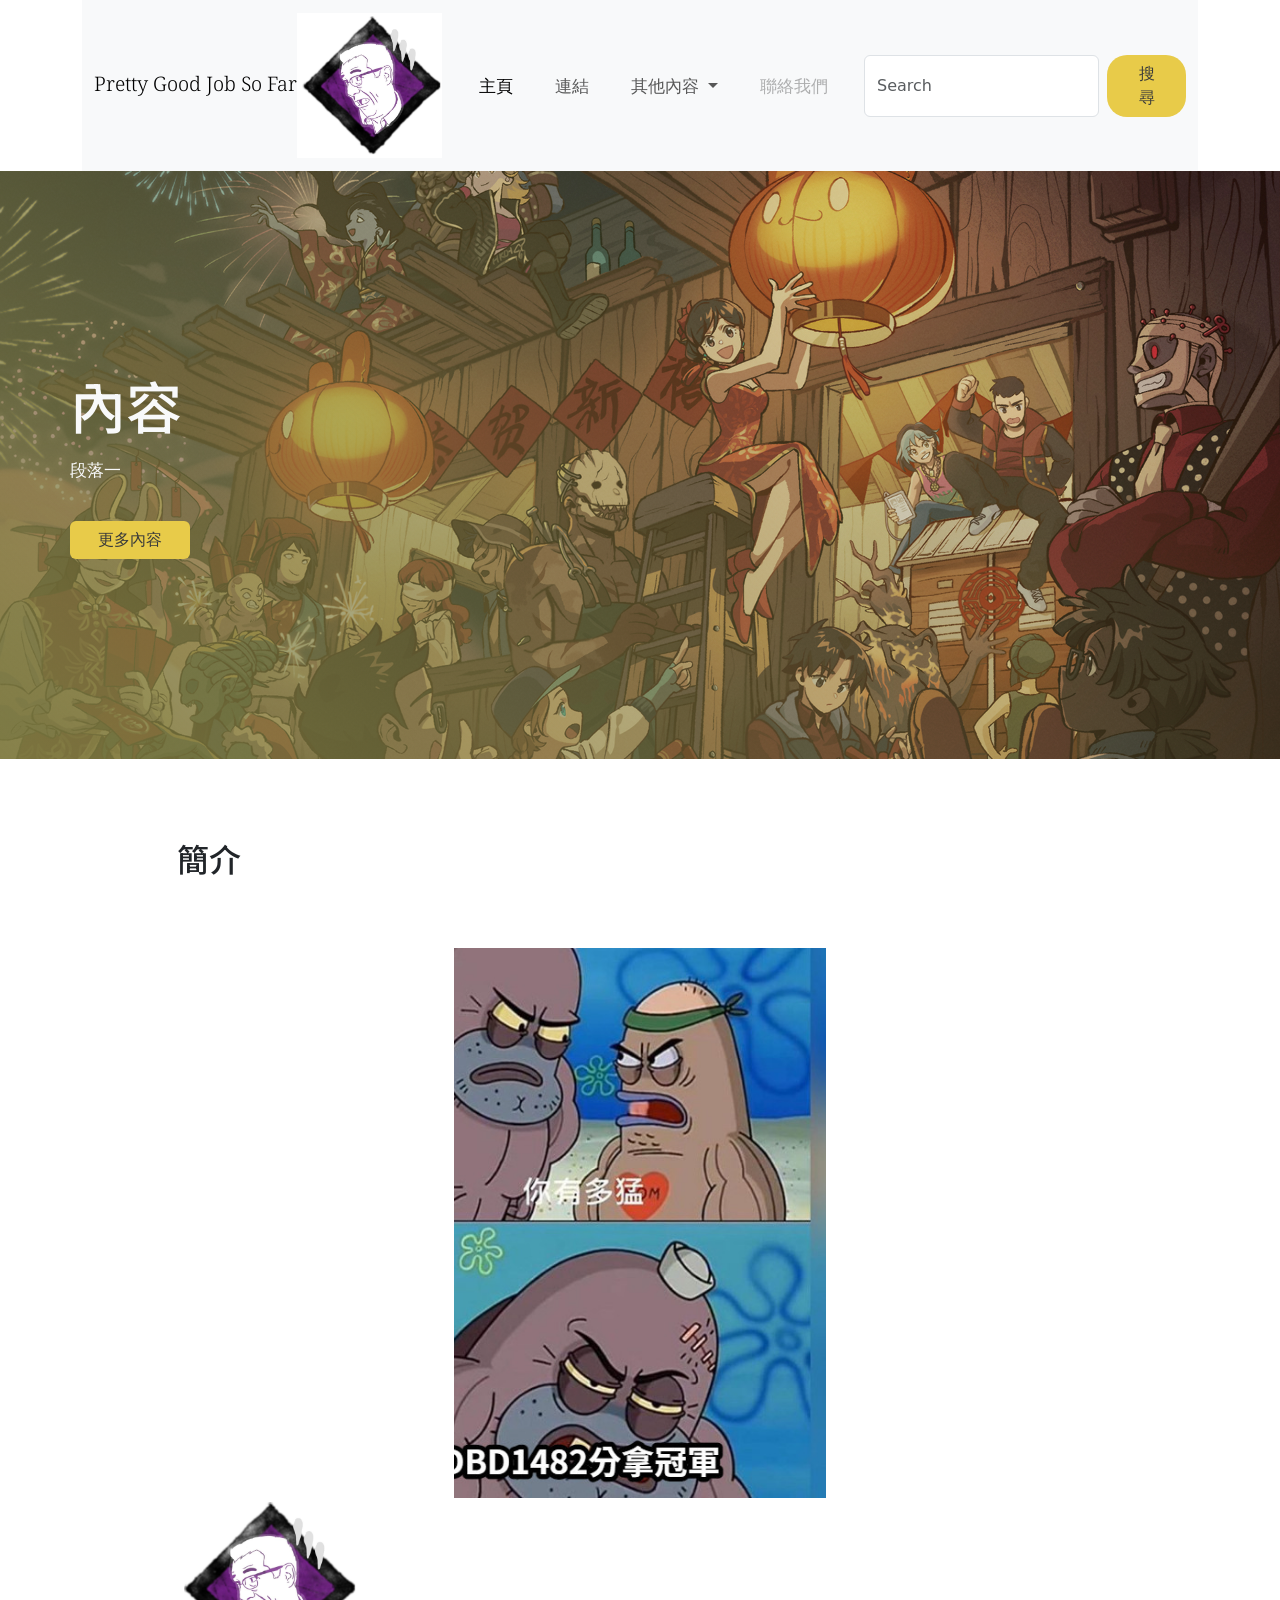
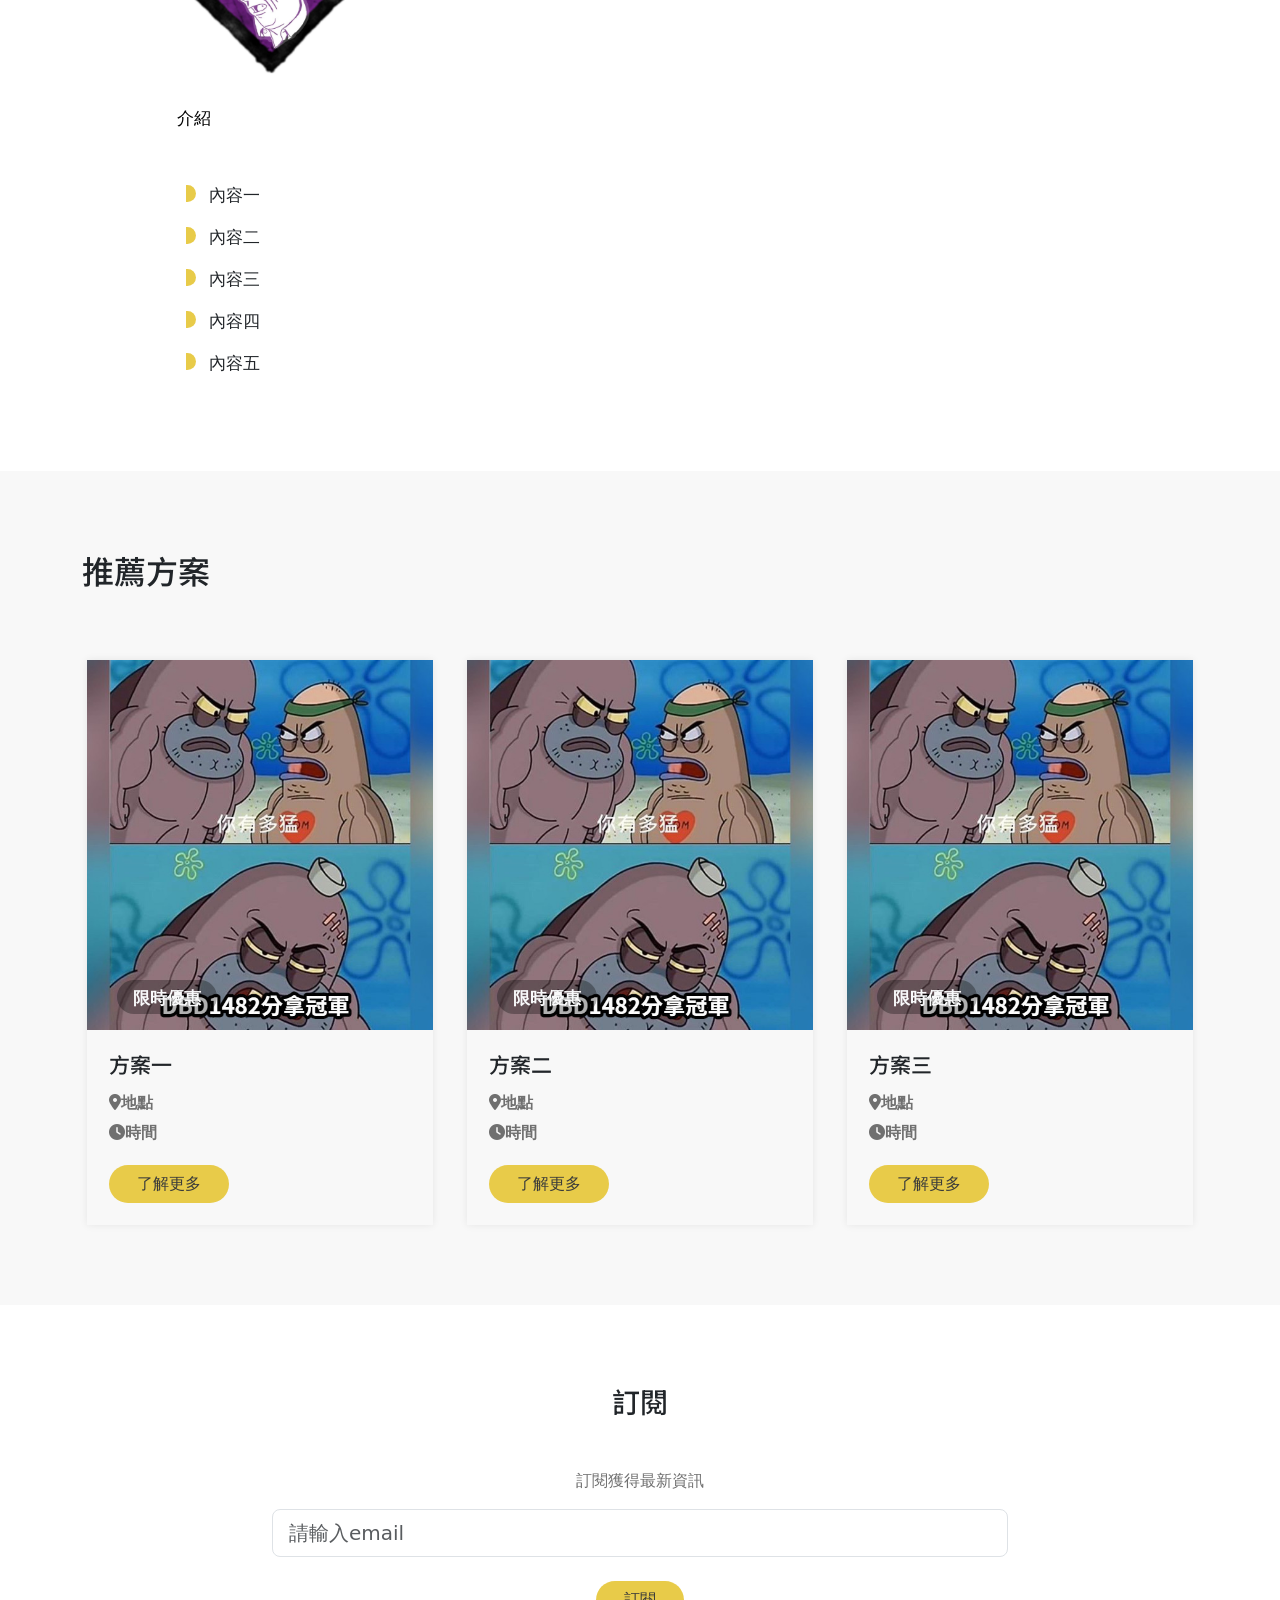
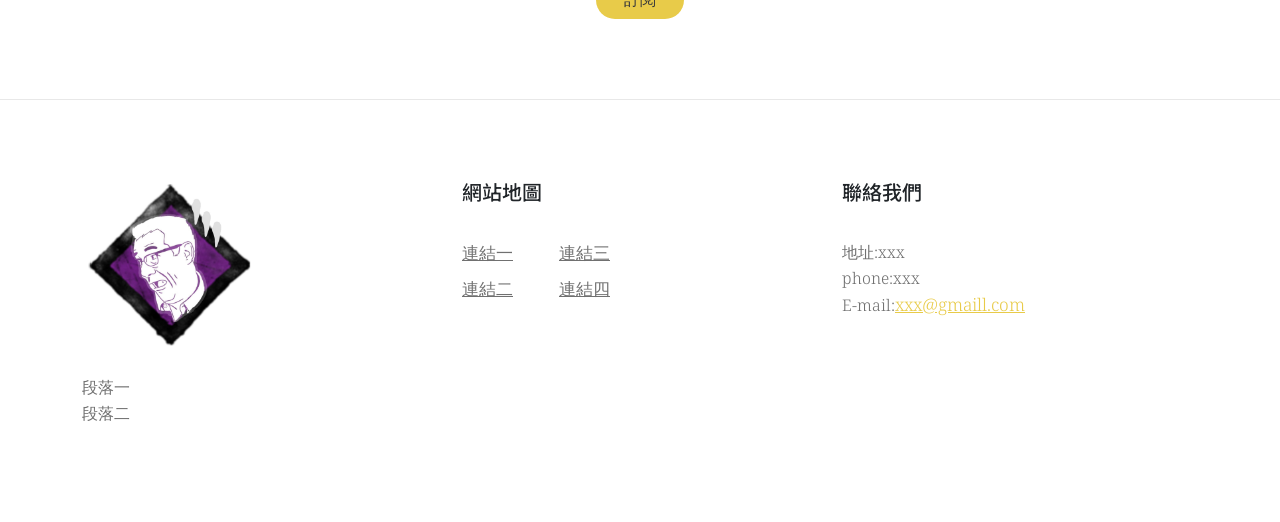
==== index.html @ e703f4b2 "Add files via upload" ====
<!DOCTYPE html>
<html lang="zh-Hant-TW">

<head>
    <meta charset="UTF-8">
    <meta name="keywords" content="html, css, 網頁, JS, javascript">
    <meta name="description" content="Here is my page.">
    <meta name="viewport" content="width=device-width, intiial-scale=1.0">
    <meta name="author" content="Joy">

    <!--bootstrap-->
    <link href="https://cdn.jsdelivr.net/npm/bootstrap@5.3.8/dist/css/bootstrap.min.css" rel="stylesheet"
        integrity="sha384-sRIl4kxILFvY47J16cr9ZwB07vP4J8+LH7qKQnuqkuIAvNWLzeN8tE5YBujZqJLB" crossorigin="anonymous">
    <script src="https://cdn.jsdelivr.net/npm/bootstrap@5.3.8/dist/js/bootstrap.bundle.min.js"
        integrity="sha384-FKyoEForCGlyvwx9Hj09JcYn3nv7wiPVlz7YYwJrWVcXK/BmnVDxM+D2scQbITxI"
        crossorigin="anonymous"></script>

    <!--css-->
    <link rel="stylesheet" href="css/style.css">

    <!--字型-->
    <link rel="preconnect" href="https://fonts.googleapis.com">
    <link rel="preconnect" href="https://fonts.gstatic.com" crossorigin>
    <link href="https://fonts.googleapis.com/css2?family=Noto+Sans+TC:wght@100..900&display=swap" rel="stylesheet">
    <link href="https://fonts.googleapis.com/css2?family=Noto+Serif:ital,wght@0,100..900;1,100..900&display=swap" rel="stylesheet">

    <!--iocn-->
    <link rel="stylesheet" href="https://cdnjs.cloudflare.com/ajax/libs/font-awesome/6.4.0/css/all.min.css">
    <title>home</title>
</head>

<body>
    <header>
        <div class="container">
            <nav class="navbar navbar-expand-lg bg-body-tertiary">
                <div class="container-fluid">
                    <a class="navbar-brand" href="#">Pretty Good Job So Far<img
                            src="img/2cce82e98a6f509898864ee1d4a87651.jpg" alt="logo" width="145"></a>
                    <button class="navbar-toggler" type="button" data-bs-toggle="collapse"
                        data-bs-target="#navbarSupportedContent" aria-controls="navbarSupportedContent"
                        aria-expanded="false" aria-label="Toggle navigation">
                        <span class="navbar-toggler-icon"></span>
                    </button>
                    <div class="collapse navbar-collapse" id="navbarSupportedContent">
                        <ul class="navbar-nav me-auto mb-2 mb-lg-0">
                            <li class="nav-item">
                                <a class="nav-link active" aria-current="page" href="#">主頁</a>
                            </li>
                            <li class="nav-item">
                                <a class="nav-link" href="#">連結</a>
                            </li>
                            <li class="nav-item dropdown">
                                <a class="nav-link dropdown-toggle" href="#" role="button" data-bs-toggle="dropdown"
                                    aria-expanded="false">
                                    其他內容
                                </a>
                                <ul class="dropdown-menu">
                                    <li><a class="dropdown-item" href="#">方法一</a></li>
                                    <li><a class="dropdown-item" href="#">方法二</a></li>
                                    <li>
                                        <hr class="dropdown-divider">
                                    </li>
                                    <li><a class="dropdown-item" href="#">其他</a></li>
                                </ul>
                            </li>
                            <li class="nav-item">
                                <a class="nav-link disabled" aria-disabled="true">聯絡我們</a>
                            </li>
                        </ul>
                        <form class="d-flex" role="search">
                            <input class="form-control me-2" type="search" placeholder="Search" aria-label="搜尋" />
                            <button class="btn btn-outline-success" type="submit">搜尋</button>
                        </form>
                    </div>
                </div>
            </nav>
        </div>
    </header>

    <section id="intro"
        style="background: linear-gradient(45deg, rgb(128 127 67 / 90%), transparent) 20%, url(img/FnFqFSuXEAEeYL-.jpg) no-repeat center;background-size: cover;">
        <div class="container">
            <div class="col-12 col-md-6">
                <h1 class="display-4 text-light fw-medium">內容</h1>
                <p class="lead text-light mt-3">段落一</p>
                <a href="#" class="btn rounded-2">更多內容</a>
            </div>
        </div>
    </section>

    <section id="second">
        <div class="container">
            <div class="row justify-content-center">
                <div class="col-md-10">
                    <h3>簡介</h3>
                    <div class="row justify-content-center align-items-center">
                        <div class="col-md-5 self">
                            <img src="img/1661023247907.jpg">
                        </div>
                    </div>
                    <div class="col-md-6">
                        <img src="img/2cce82e98a6f509898864ee1d4a87651.jpg" class="d-block mb-4" alt="logo" width="180">
                        <p class="lead mb-5">介紹</p>
                        <ul>
                            <li class="mb-3">內容一</li>
                            <li class="mb-3">內容二</li>
                            <li class="mb-3">內容三</li>
                            <li class="mb-3">內容四</li>
                            <li class="mb-3">內容五</li>
                        </ul>
                    </div>
                </div>
            </div>
        </div>
    </section>

    <!--推薦方案-->
    <section id="latest">
        <div class="container">
            <div class="row text-conter">
                <h3>推薦方案</h3>
                <div class="col-md-4 text-left">
                    <div class="outer">
                        <a href="#">
                            <div class="upper">
                                <img src="img/1661023247907.jpg" alt="">
                                <div class="innertext">
                                    <span class="text-light fw-semibold">限時優惠</span>
                                </div>
                            </div>
                        </a>
                        <div class="lower">
                            <h3>方案一</h3>
                            <p><i class="fas fa-map-marker-alt me-2">地點</i></p>
                            <p><i class="fas fa-clock me-2">時間</i></p>
                            <button class="btn mt-3">了解更多</button>
                        </div>
                    </div>
                </div>
                <div class="col-md-4 text-left">
                    <div class="outer">
                        <a href="#">
                            <div class="upper">
                                <img src="img/1661023247907.jpg" alt="">
                                <div class="innertext">
                                    <span class="text-light fw-semibold">限時優惠</span>
                                </div>
                            </div>
                        </a>
                        <div class="lower">
                            <h3>方案二</h3>
                            <p><i class="fas fa-map-marker-alt me-2">地點</i></p>
                            <p><i class="fas fa-clock me-2">時間</i></p>
                            <button class="btn mt-3">了解更多</button>
                        </div>
                    </div>
                </div>
                <div class="col-md-4 text-left">
                    <div class="outer">
                        <a href="#">
                            <div class="upper">
                                <img src="img/1661023247907.jpg" alt="">
                                <div class="innertext">
                                    <span class="text-light fw-semibold">限時優惠</span>
                                </div>
                            </div>
                        </a>
                        <div class="lower">
                            <h3>方案三</h3>
                            <p><i class="fas fa-map-marker-alt me-2">地點</i></p>
                            <p><i class="fas fa-clock me-2">時間</i></p>
                            <button class="btn mt-3">了解更多</button>
                        </div>
                    </div>
                </div>
            </div>
        </div>
    </section>

    <!--email-->
    <section id="email">
        <div class="container">
            <div class="row">
                <div class="col-md-8 offset-2 text-center">
                    <h3>訂閱</h3>
                </div>
            </div>
            <div class="row">
                <div class="col-md-8 offset-2 text-center">
                    <p>訂閱獲得最新資訊</p>
                    <div class="input-group input-group-lg">
                        <input type="text" class="form-control" aria-label="Sizing example input" aria-describedby="inputGroup-sizing-lg" placeholder="請輸入email">
                    </div>
                    <a class="btn dtn-primary btn-lg mt-4" href="#" role="button">訂閱</a>
                </div>
            </div>
        </div>
    </section>

    <!--footer-->
    <footer>
        <div class="container">
            <div class="row">
                <div class="col-md-4">
                    <img src="img/2cce82e98a6f509898864ee1d4a87651.jpg" alt="" width="170">
                    <p>段落一<br>段落二</p>
                </div>
                <div class="col-md-4">
                    <h4>網站地圖</h4>
                    <ul>
                        <li><a href="#">連結一</a></li>
                        <li><a href="#">連結二</a></li>
                    </ul>
                    <ul>
                        <li><a href="#">連結三</a></li>
                        <li><a href="#">連結四</a></li>
                    </ul>
                </div>
                <div class="col-md-4">
                    <h4>聯絡我們</h4>
                    <p>
                        地址:xxx<br>
                        phone:xxx<br>
                        E-mail:<a href="xxx@gmail.com">xxx@gmaill.com</a>
                    </p>
                </div>
            </div>
        </div>
    </footer>


</body>

</html>
---- css/style.css ----
/* #3A3B3B
#E8CB49 */

h1,h2,h3,h4,h5,h6{
	font-family: 'Noto Sans TC', 'Noto serif';
}
p,a,span,li,label{
	font-family: 'Open Sans', 'Noto serif';
	font-size: 1.09rem;
	font-weight: 300;
}
img{
	max-width:100%;
}

li {
	list-style: none;
}

nav li{
	    margin: 0 13px;
}
#intro .jumbotron{
	background: url('../pictures/mainbg.png');
	background-size: cover;
    background-repeat: no-repeat;
    background-position: 50%;
    height: 70vh;
    margin-bottom: 0px;
}

#intro .jumbotron .container{
	position:relative;
    top: 50%;
    transform: translate(0, -50%);
}
#intro .btn{
	margin-top: 20px;
}
.btn{
    background-color: #E8CB49;
    padding: 7px 28px;
    border-radius: 20px;
    border: none;
		color: #3A3B3B;
}
.btn:hover{
	opacity:0.8;
	background-color: #E8CB49!important;
}
#second{
	padding: 80px 0px;
}
#second h3, #latest h3{
	margin-bottom: 70px;
	font-size: 32px;
}
#second .self img {
	object-fit: cover;
	height: 550px;
	width: 100%;
	object-position: 80%;
}
#second h5{
	margin-top: 22px;
    font-size: 16px;
}
#second li {
	position: relative;
}
#second li::before {
	content: '';
	position: absolute;
	left: -23px;
	top: 4px;
	width: 10px;
	height: 17px;
	background: #E8CB49;
	border-radius: 0 100px 100px 0;
}

p{
	font-size: 16px;
	line-height: 26px;
	color: #707070;
}
p.lead{
	font-size: 1.09rem;
	color: black;
	line-height: 31px;
}
#latest {
	background: rgb(248, 248, 248);
	padding: 80px 0px;
}
#latest .upper{
	position:relative;
}
#latest img {
	height: 370px;
  object-fit: cover;
}
#latest .innertext{
	position:absolute;
	bottom:20px;
	left:30px;
}
#latest .innertext span{
	background: rgba(0,0,0,0.3);
	padding: 5px 16px;
	border-radius: 30px;
}
#latest h4{
	font-size: 19px;
    margin-top: 18px;
}
#latest .lower{
	    padding: 22px;

}
#latest .col-md-4 .outer{
	box-shadow: 0 0 8px 0 rgba(0,0,0,0.08);
	padding: 0px;
	margin: 0 5px;
	display: flex;
	flex-direction: column;
	height: 100%;
}
#latest .lower h3{
	font-size: 21px;
	margin-bottom: 12px;
}
#latest .lower p {
	margin-bottom: 4px;
	font-weight: normal;
}
#latest a{
	color:black;
}
#latest a{
	color:black;
	text-decoration: none;
}
#latest i{
	margin-right:5px;
}
#email{
	padding: 80px 0px
}
footer{
	padding: 80px 0px
}
#email p{
	margin-top: 40px;
}
#email .btn{
	margin-top: 10px;
	font-size: 16px;
}
footer{
	border-top: 1px solid rgba(0,0,0,0.09);
}
footer img{
	margin-bottom: 24px;
}
footer h4{
	font-size: 20px;
    margin-bottom: 35px;

}
footer ul{
	list-style: none;
    padding: 0;
}
footer ul a{
	color: #707070;
}
footer a{
	color:#E8CB49;
}
footer a:hover{
	color:#E8CB49;
}
footer ul a:hover{
	color: #707070;
	text-decoration: none;
	opacity: 0.8;
}
footer ul li{
	margin-bottom: 10px;
}
footer ul{
	float: left;
    margin-right: 46px;
}
#latest .thehead h3{
    margin-bottom: 7px;
    font-size: 32px;

}
#latest .thehead p{
    margin-bottom: 80px;


}
#latest .thehead .col-md-4 p{
	margin-bottom: 0px;
    margin-top: 25px;
}
#latest .thehead h3.notag{
	margin-bottom: 88px;
}
.card-header .btn,.card-header .btn:hover{
	background:none!important;
	color:black;
}
#intro .jumbotron.jumbotron2{
	height: 400px;
}
#singlecontent{
	padding: 80 0px;
}
.thetag{
	color: #E8CB49;
    font-size: 16px;
    border: 1px solid #E8CB49;
    padding: 10px 18px;
    border-radius: 20px;
    display: inline-block;
    margin-left: 7px;
}
#singlecontent h4{
	margin-top:50px;
}
.apply{
	background-color: #f9f9f9;
	padding: 44px;
}
.apply .btn{
	font-size: 16px;
    margin-top: 31px;
    width: 100%;
}
.applybelow{
	margin-top:80px;
	text-align: center;
}
.btn2{
    color: #707070;
    border: 1px solid #707070;
    padding: 10px 24px;
    border-radius: 20px;
    margin-top: 3px;
    display: inline-block;
}
.btn2:hover{
	text-decoration: none;
	opacity: 0.8;
	color: #707070;
}
#intro .contact{
	height: auto;
    padding: 0px;
}
#intro .contact .col-md-4{
	height: 400px;
    background: rgba(0,0,0,0.5);
    padding: 66px;
    text-align: center;
}
#intro .contact .col-md-4 h1{
	color:white;
}
#intro .contact .col-md-4 p{
	color:white;
}
#intro .contact .col-md-4 hr {
    color: white;
    border-top: 2px solid #E8CB49;
    width: 87px;
    margin-top: 24px;
    margin-bottom: 26px;
}
.cinner{
	position:relative;
    top: 50%;
    transform: translate(0, -50%);
}
#contactcontent{
	padding: 80px 0px;
}
#contactcontent h3{
	margin-bottom: 40px;
}
#contactcontent a{
	color:#E8CB49;
}
#contactcontent a.btn{
	color:white;
}
#contactcontent textarea{
	height:200px;
	margin-bottom: 10px;
}
#contactcontent i{
	display:inline-block;
	margin-right: 4px;
}
@media only screen and (max-width: 768px) {
	#second h5 {
	    margin-bottom: 50px;
	}
	#latest .col-md-4{
		margin-bottom: 60px;
	}
	footer h4 {
	    font-size: 17px;
	    margin-top: 30px;
	    margin-bottom: 18px;
	}
}

#intro .container {
	padding: 200px 0;
}
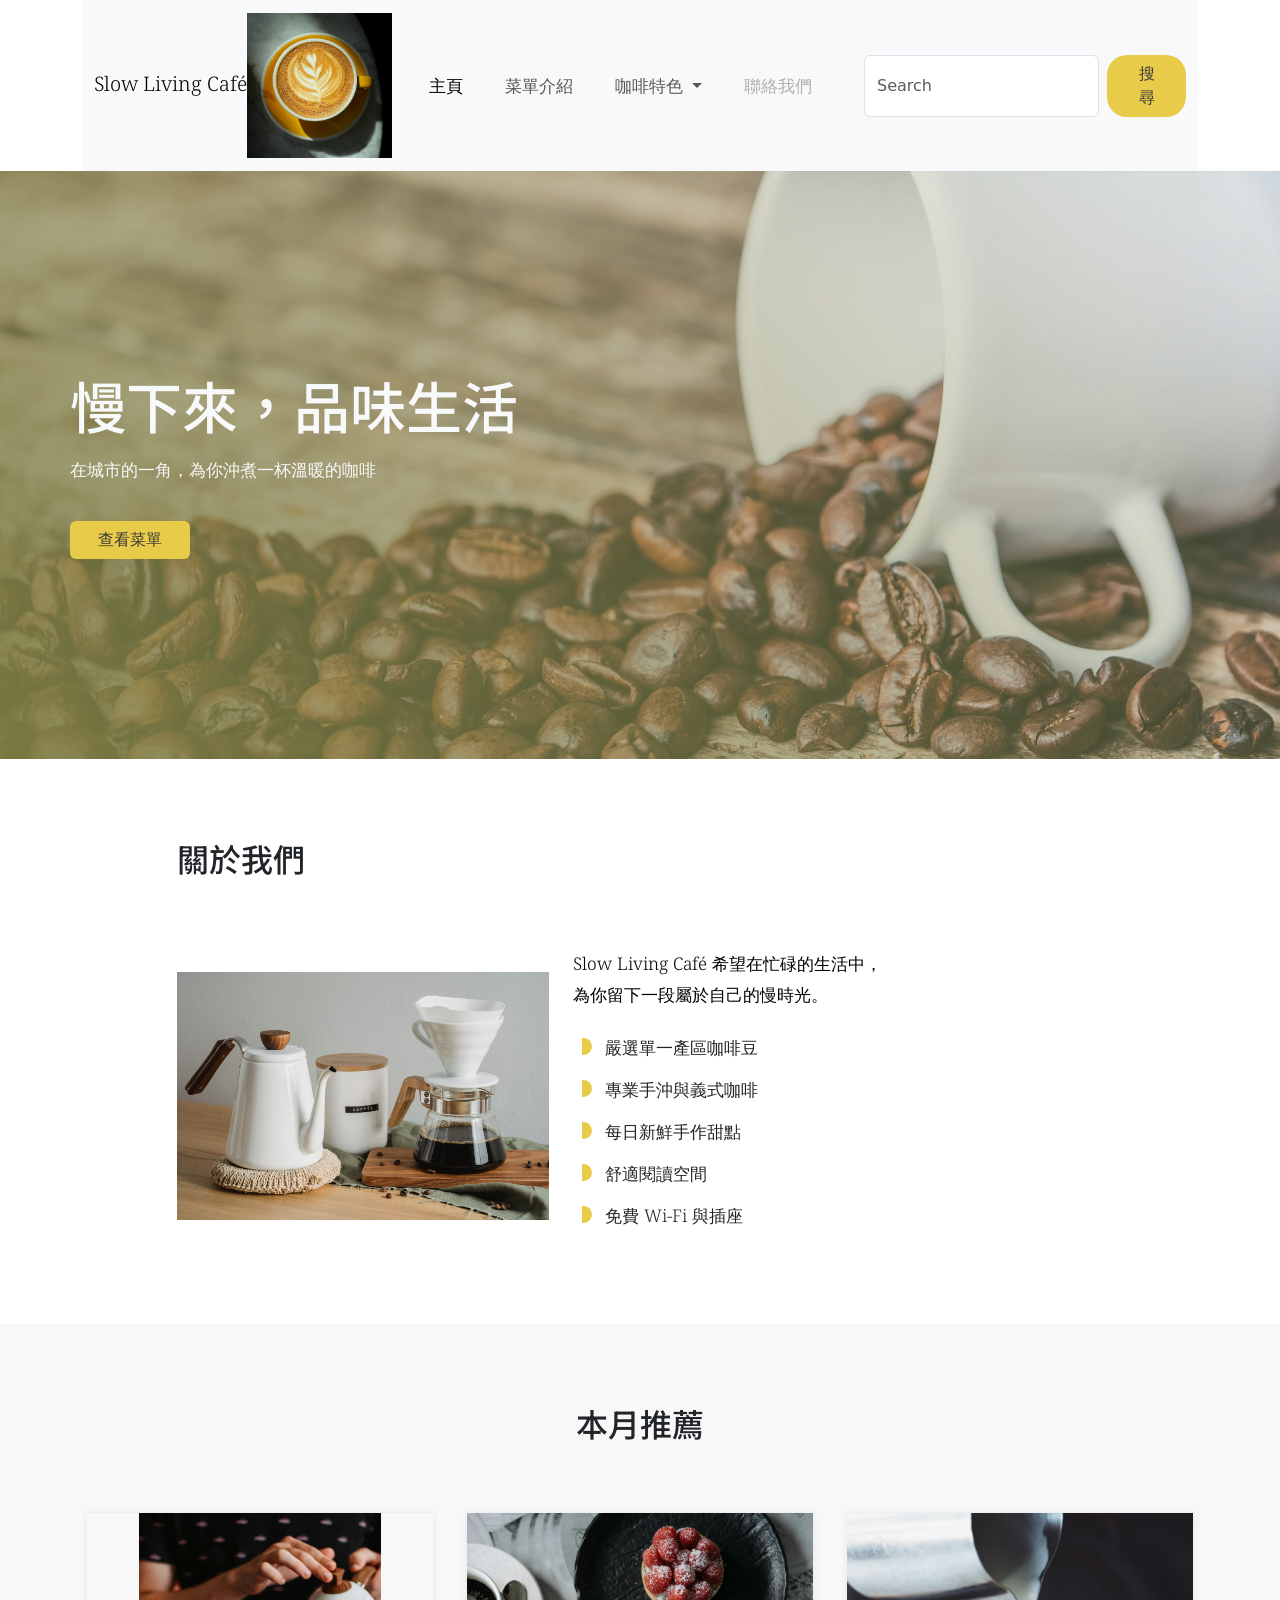
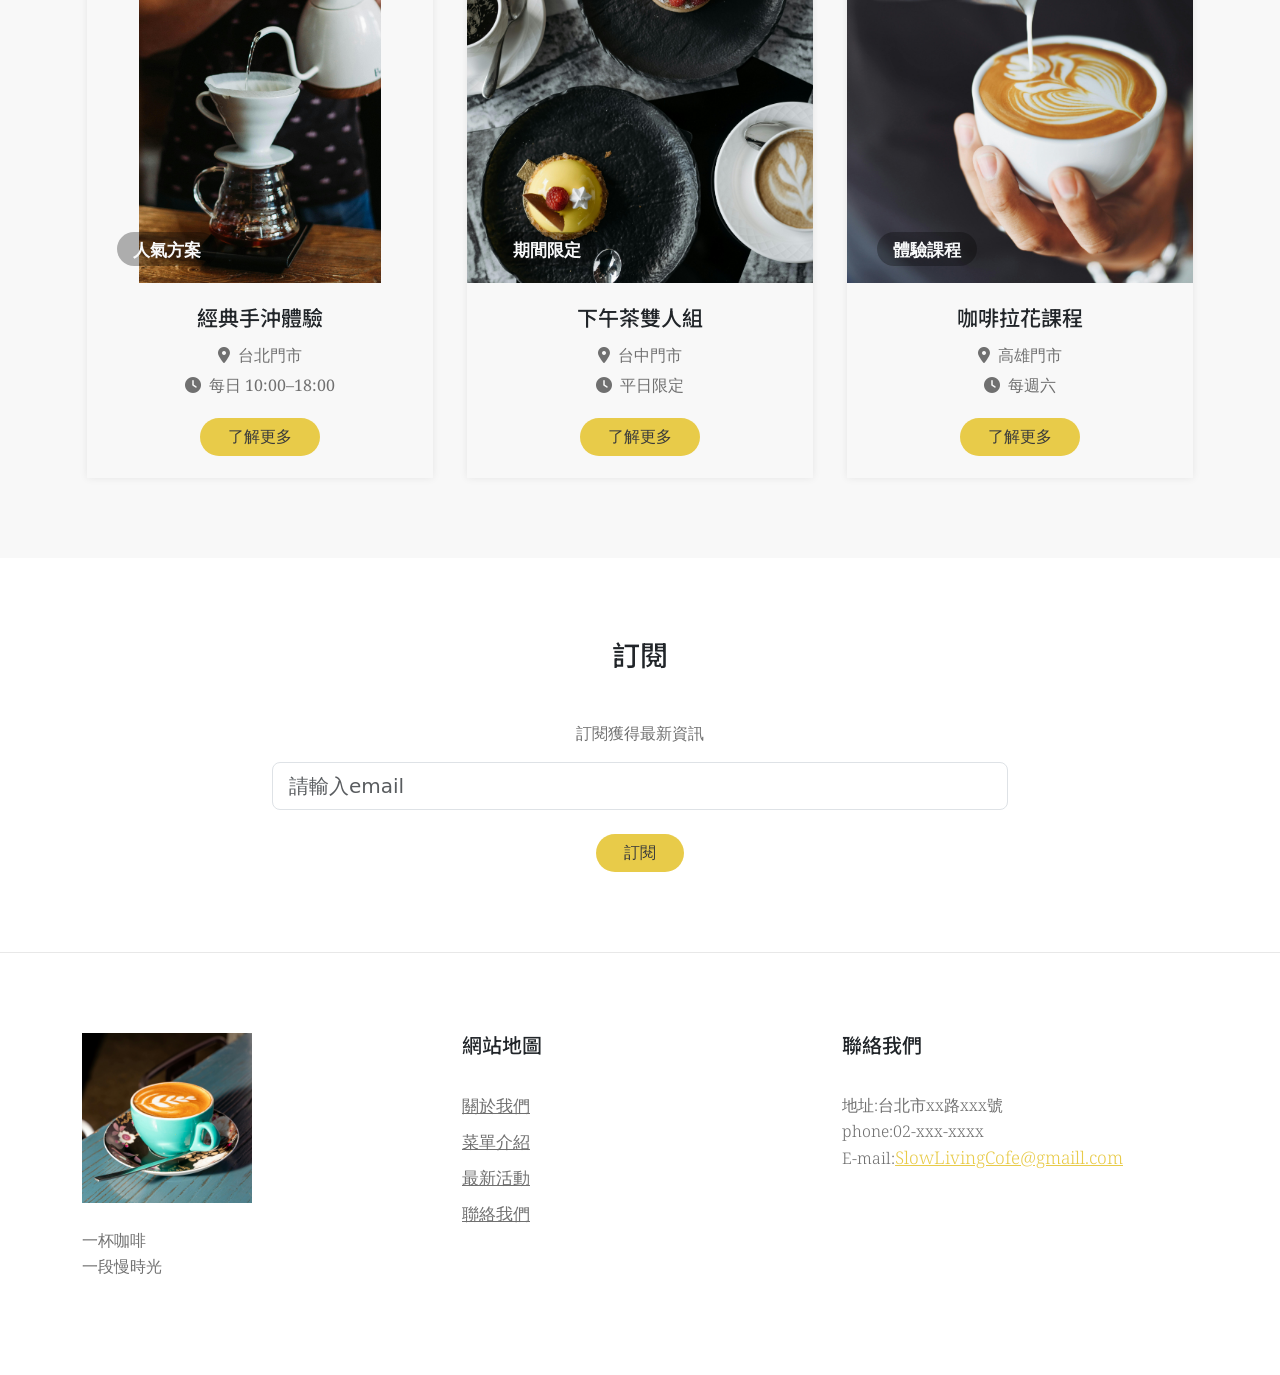
==== commit 374eb48c: "Add files via upload" ====
--- a/index.html
+++ b/index.html
@@ -3,8 +3,8 @@
 
 <head>
     <meta charset="UTF-8">
-    <meta name="keywords" content="html, css, 網頁, JS, javascript">
-    <meta name="description" content="Here is my page.">
+    <meta name="keywords" content="咖啡">
+    <meta name="description" content="Slow Living Café">
     <meta name="viewport" content="width=device-width, intiial-scale=1.0">
     <meta name="author" content="Joy">
 
@@ -27,6 +27,8 @@
     <!--iocn-->
     <link rel="stylesheet" href="https://cdnjs.cloudflare.com/ajax/libs/font-awesome/6.4.0/css/all.min.css">
     <title>home</title>
+
+    <title>Slow Living Café</title>
 </head>
 
 <body>
@@ -34,8 +36,8 @@
         <div class="container">
             <nav class="navbar navbar-expand-lg bg-body-tertiary">
                 <div class="container-fluid">
-                    <a class="navbar-brand" href="#">Pretty Good Job So Far<img
-                            src="img/2cce82e98a6f509898864ee1d4a87651.jpg" alt="logo" width="145"></a>
+                    <a class="navbar-brand" href="#">Slow Living Café<img
+                            src="img/pexels-eyad-tariq-2217318-3879495(1).jpg" alt="logo" width="145"></a>
                     <button class="navbar-toggler" type="button" data-bs-toggle="collapse"
                         data-bs-target="#navbarSupportedContent" aria-controls="navbarSupportedContent"
                         aria-expanded="false" aria-label="Toggle navigation">
@@ -47,20 +49,20 @@
                                 <a class="nav-link active" aria-current="page" href="#">主頁</a>
                             </li>
                             <li class="nav-item">
-                                <a class="nav-link" href="#">連結</a>
+                                <a class="nav-link" href="#">菜單介紹</a>
                             </li>
                             <li class="nav-item dropdown">
                                 <a class="nav-link dropdown-toggle" href="#" role="button" data-bs-toggle="dropdown"
                                     aria-expanded="false">
-                                    其他內容
+                                    咖啡特色
                                 </a>
                                 <ul class="dropdown-menu">
-                                    <li><a class="dropdown-item" href="#">方法一</a></li>
-                                    <li><a class="dropdown-item" href="#">方法二</a></li>
+                                    <li><a class="dropdown-item" href="#">手沖咖啡</a></li>
+                                    <li><a class="dropdown-item" href="#">義式咖啡</a></li>
                                     <li>
                                         <hr class="dropdown-divider">
                                     </li>
-                                    <li><a class="dropdown-item" href="#">其他</a></li>
+                                    <li><a class="dropdown-item" href="#">咖啡豆產地</a></li>
                                 </ul>
                             </li>
                             <li class="nav-item">
@@ -78,12 +80,12 @@
     </header>
 
     <section id="intro"
-        style="background: linear-gradient(45deg, rgb(128 127 67 / 90%), transparent) 20%, url(img/FnFqFSuXEAEeYL-.jpg) no-repeat center;background-size: cover;">
+        style="background: linear-gradient(45deg, rgb(128 127 67 / 90%), transparent) 20%, url(img/pexels-thepaintedsquare-606545.jpg) no-repeat center;background-size: cover;">
         <div class="container">
             <div class="col-12 col-md-6">
-                <h1 class="display-4 text-light fw-medium">內容</h1>
-                <p class="lead text-light mt-3">段落一</p>
-                <a href="#" class="btn rounded-2">更多內容</a>
+                <h1 class="display-4 text-light fw-medium">慢下來，品味生活</h1>
+                <p class="lead text-light mt-3">在城市的一角，為你沖煮一杯溫暖的咖啡</p>
+                <a href="#" class="btn rounded-2">查看菜單</a>
             </div>
         </div>
     </section>
@@ -92,87 +94,89 @@
         <div class="container">
             <div class="row justify-content-center">
                 <div class="col-md-10">
-                    <h3>簡介</h3>
-                    <div class="row justify-content-center align-items-center">
-                        <div class="col-md-5 self">
-                            <img src="img/1661023247907.jpg">
-                        </div>
-                    </div>
-                    <div class="col-md-6">
-                        <img src="img/2cce82e98a6f509898864ee1d4a87651.jpg" class="d-block mb-4" alt="logo" width="180">
-                        <p class="lead mb-5">介紹</p>
-                        <ul>
-                            <li class="mb-3">內容一</li>
-                            <li class="mb-3">內容二</li>
-                            <li class="mb-3">內容三</li>
-                            <li class="mb-3">內容四</li>
-                            <li class="mb-3">內容五</li>
-                        </ul>
-                    </div>
-                </div>
-            </div>
-        </div>
-    </section>
-
-    <!--推薦方案-->
+                    <h3>關於我們</h3>
+                    <div class="row align-items-center">
+                        <div class="col-md-5">
+                            <img src="img/pexels-nicola-barts-7937400.jpg" class="img-fluid">
+                        </div>
+                    
+                        <div class="col-md-6">
+                            <p class="lead mb-4">
+                                Slow Living Café 希望在忙碌的生活中，<br>
+                                為你留下一段屬於自己的慢時光。
+                            </p>
+                            <ul>
+                                <li class="mb-3">嚴選單一產區咖啡豆</li>
+                                <li class="mb-3">專業手沖與義式咖啡</li>
+                                <li class="mb-3">每日新鮮手作甜點</li>
+                                <li class="mb-3">舒適閱讀空間</li>
+                                <li class="mb-3">免費 Wi-Fi 與插座</li>
+                            </ul>
+                        </div>
+                    </div>
+                </div>
+            </div>
+        </div>
+    </section>
+
     <section id="latest">
         <div class="container">
-            <div class="row text-conter">
-                <h3>推薦方案</h3>
-                <div class="col-md-4 text-left">
+            <div class="row text-center">
+                <h3>本月推薦</h3>
+
+                <div class="col-md-4">
                     <div class="outer">
-                        <a href="#">
-                            <div class="upper">
-                                <img src="img/1661023247907.jpg" alt="">
-                                <div class="innertext">
-                                    <span class="text-light fw-semibold">限時優惠</span>
-                                </div>
+                        <div class="upper">
+                            <img src="img/pexels-marta-dzedyshko-1042863-2775859.jpg">
+                            <div class="innertext">
+                                <span class="text-light fw-semibold">人氣方案</span>
                             </div>
-                        </a>
+                        </div>
+
                         <div class="lower">
-                            <h3>方案一</h3>
-                            <p><i class="fas fa-map-marker-alt me-2">地點</i></p>
-                            <p><i class="fas fa-clock me-2">時間</i></p>
+                            <h3>經典手沖體驗</h3>
+                            <p><i class="fas fa-map-marker-alt me-2"></i>台北門市</p>
+                            <p><i class="fas fa-clock me-2"></i>每日 10:00–18:00</p>
                             <button class="btn mt-3">了解更多</button>
                         </div>
                     </div>
                 </div>
-                <div class="col-md-4 text-left">
+
+                
+                <div class="col-md-4">
                     <div class="outer">
-                        <a href="#">
-                            <div class="upper">
-                                <img src="img/1661023247907.jpg" alt="">
-                                <div class="innertext">
-                                    <span class="text-light fw-semibold">限時優惠</span>
-                                </div>
+                        <div class="upper">
+                            <img src="img/pexels-pavel-danilyuk-8526484.jpg">
+                            <div class="innertext">
+                                <span class="text-light fw-semibold">期間限定</span>
                             </div>
-                        </a>
+                        </div>
                         <div class="lower">
-                            <h3>方案二</h3>
-                            <p><i class="fas fa-map-marker-alt me-2">地點</i></p>
-                            <p><i class="fas fa-clock me-2">時間</i></p>
+                            <h3>下午茶雙人組</h3>
+                            <p><i class="fas fa-map-marker-alt me-2"></i>台中門市</p>
+                            <p><i class="fas fa-clock me-2"></i>平日限定</p>
                             <button class="btn mt-3">了解更多</button>
                         </div>
                     </div>
                 </div>
-                <div class="col-md-4 text-left">
+
+                <div class="col-md-4">
                     <div class="outer">
-                        <a href="#">
-                            <div class="upper">
-                                <img src="img/1661023247907.jpg" alt="">
-                                <div class="innertext">
-                                    <span class="text-light fw-semibold">限時優惠</span>
-                                </div>
+                        <div class="upper">
+                            <img src="img/pexels-chevanon-302899.jpg">
+                            <div class="innertext">
+                                <span class="text-light fw-semibold">體驗課程</span>
                             </div>
-                        </a>
+                        </div>
                         <div class="lower">
-                            <h3>方案三</h3>
-                            <p><i class="fas fa-map-marker-alt me-2">地點</i></p>
-                            <p><i class="fas fa-clock me-2">時間</i></p>
+                            <h3>咖啡拉花課程</h3>
+                            <p><i class="fas fa-map-marker-alt me-2"></i>高雄門市</p>
+                            <p><i class="fas fa-clock me-2"></i>每週六</p>
                             <button class="btn mt-3">了解更多</button>
                         </div>
                     </div>
                 </div>
+
             </div>
         </div>
     </section>
@@ -202,26 +206,27 @@
         <div class="container">
             <div class="row">
                 <div class="col-md-4">
-                    <img src="img/2cce82e98a6f509898864ee1d4a87651.jpg" alt="" width="170">
-                    <p>段落一<br>段落二</p>
+                    <img src="img/pexels-snappr-29849772.jpg" alt="" width="170">
+                    <p>
+                        一杯咖啡<br>
+                        一段慢時光
+                    </p>
                 </div>
                 <div class="col-md-4">
                     <h4>網站地圖</h4>
                     <ul>
-                        <li><a href="#">連結一</a></li>
-                        <li><a href="#">連結二</a></li>
-                    </ul>
-                    <ul>
-                        <li><a href="#">連結三</a></li>
-                        <li><a href="#">連結四</a></li>
+                        <li><a href="#">關於我們</a></li>
+                        <li><a href="#">菜單介紹</a></li>
+                        <li><a href="#">最新活動</a></li>
+                        <li><a href="#">聯絡我們</a></li>
                     </ul>
                 </div>
                 <div class="col-md-4">
                     <h4>聯絡我們</h4>
                     <p>
-                        地址:xxx<br>
-                        phone:xxx<br>
-                        E-mail:<a href="xxx@gmail.com">xxx@gmaill.com</a>
+                        地址:台北市xx路xxx號<br>
+                        phone:02-xxx-xxxx<br>
+                        E-mail:<a href="#">SlowLivingCofe@gmaill.com</a>
                     </p>
                 </div>
             </div>
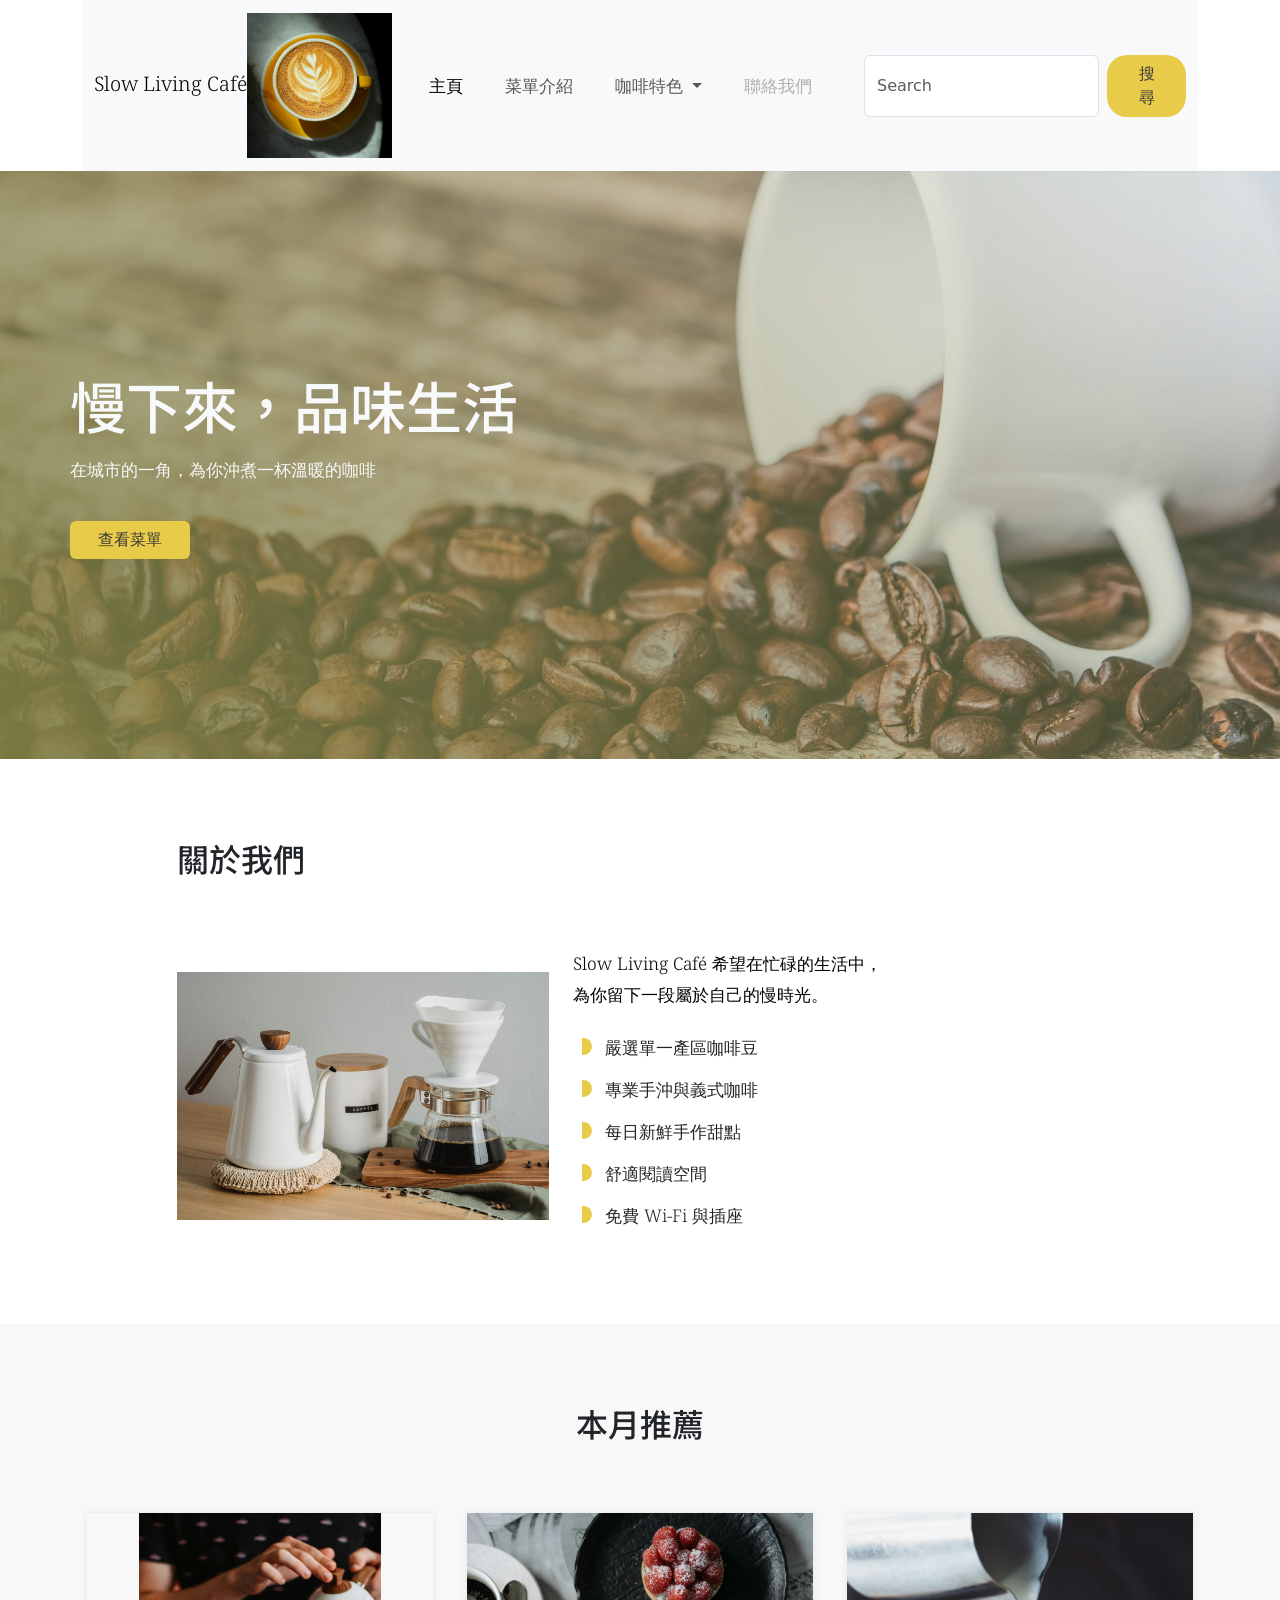
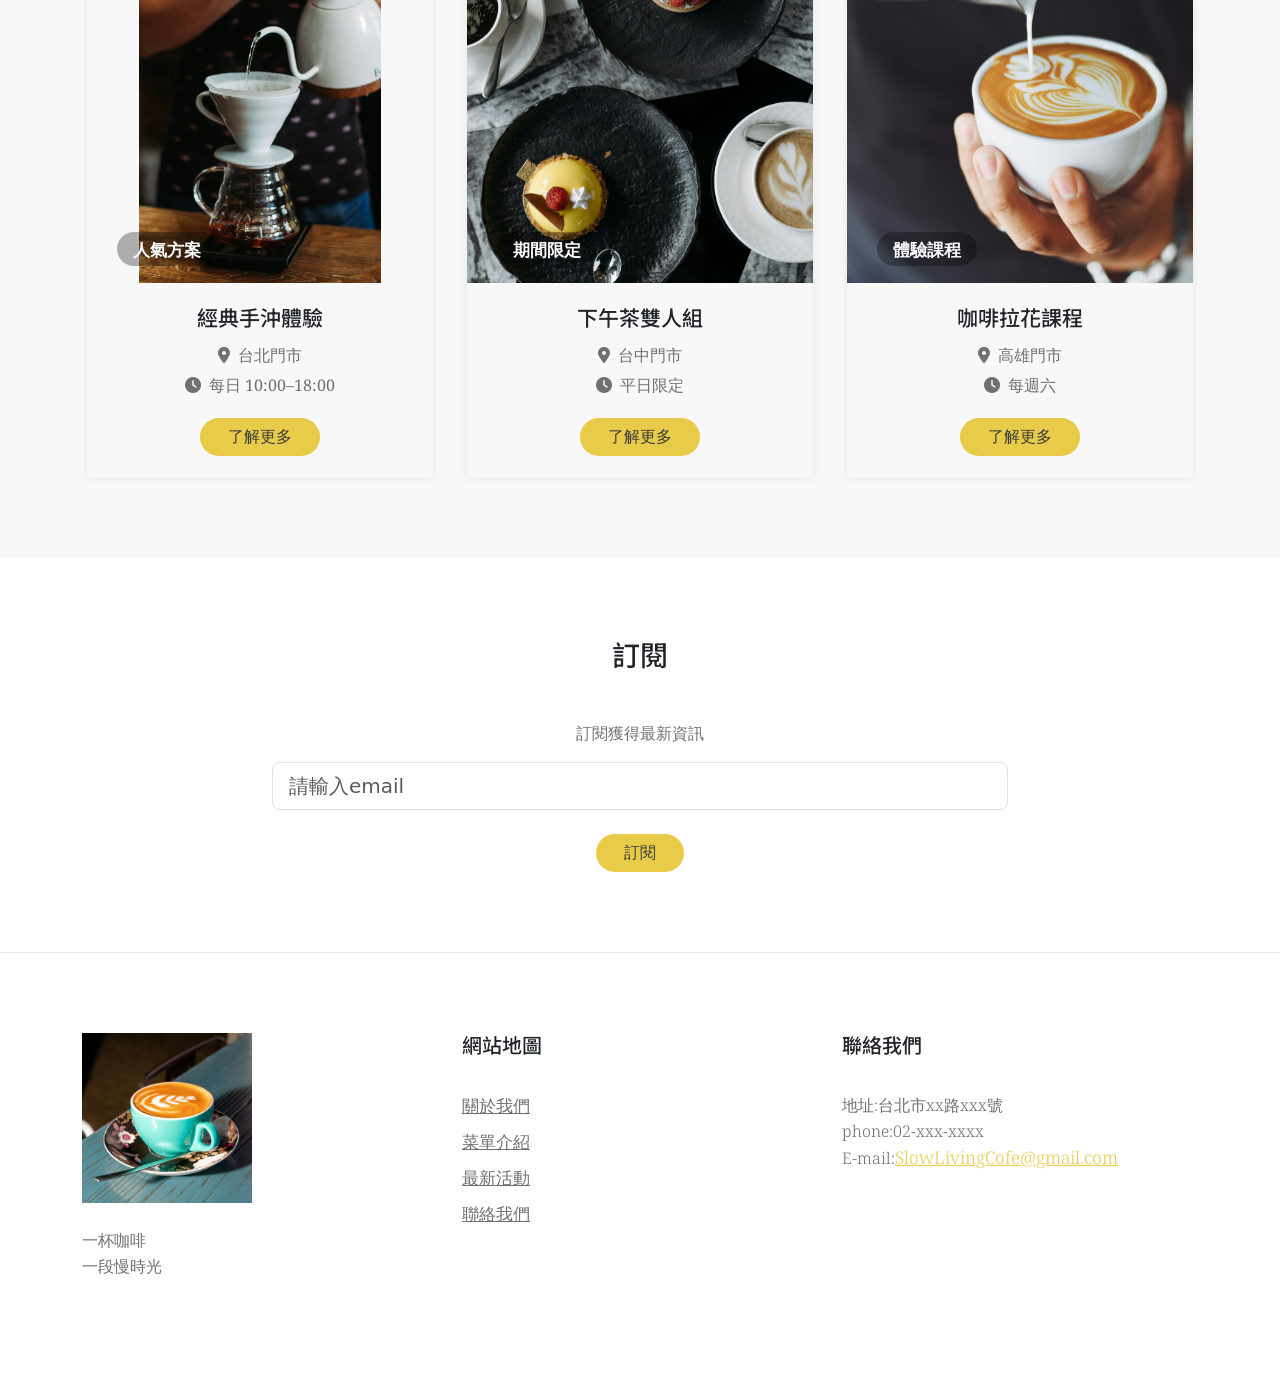
==== commit 79fc88b3: "Add files via upload" ====
--- a/index.html
+++ b/index.html
@@ -5,7 +5,7 @@
     <meta charset="UTF-8">
     <meta name="keywords" content="咖啡">
     <meta name="description" content="Slow Living Café">
-    <meta name="viewport" content="width=device-width, intiial-scale=1.0">
+    <meta name="viewport" content="width=device-width, initial-scale=1.0">
     <meta name="author" content="Joy">
 
     <!--bootstrap-->
@@ -26,7 +26,6 @@
 
     <!--iocn-->
     <link rel="stylesheet" href="https://cdnjs.cloudflare.com/ajax/libs/font-awesome/6.4.0/css/all.min.css">
-    <title>home</title>
 
     <title>Slow Living Café</title>
 </head>
@@ -79,6 +78,7 @@
         </div>
     </header>
 
+    <!--簡介-->
     <section id="intro"
         style="background: linear-gradient(45deg, rgb(128 127 67 / 90%), transparent) 20%, url(img/pexels-thepaintedsquare-606545.jpg) no-repeat center;background-size: cover;">
         <div class="container">
@@ -90,6 +90,7 @@
         </div>
     </section>
 
+    <!--關於我們-->
     <section id="second">
         <div class="container">
             <div class="row justify-content-center">
@@ -119,6 +120,7 @@
         </div>
     </section>
 
+    <!--推薦行程-->
     <section id="latest">
         <div class="container">
             <div class="row text-center">
@@ -142,7 +144,6 @@
                     </div>
                 </div>
 
-                
                 <div class="col-md-4">
                     <div class="outer">
                         <div class="upper">
@@ -195,7 +196,7 @@
                     <div class="input-group input-group-lg">
                         <input type="text" class="form-control" aria-label="Sizing example input" aria-describedby="inputGroup-sizing-lg" placeholder="請輸入email">
                     </div>
-                    <a class="btn dtn-primary btn-lg mt-4" href="#" role="button">訂閱</a>
+                    <a class="btn btn-primary btn-lg mt-4" href="#" role="button">訂閱</a>
                 </div>
             </div>
         </div>
@@ -226,7 +227,7 @@
                     <p>
                         地址:台北市xx路xxx號<br>
                         phone:02-xxx-xxxx<br>
-                        E-mail:<a href="#">SlowLivingCofe@gmaill.com</a>
+                        E-mail:<a href="#">SlowLivingCofe@gmail.com</a>
                     </p>
                 </div>
             </div>
